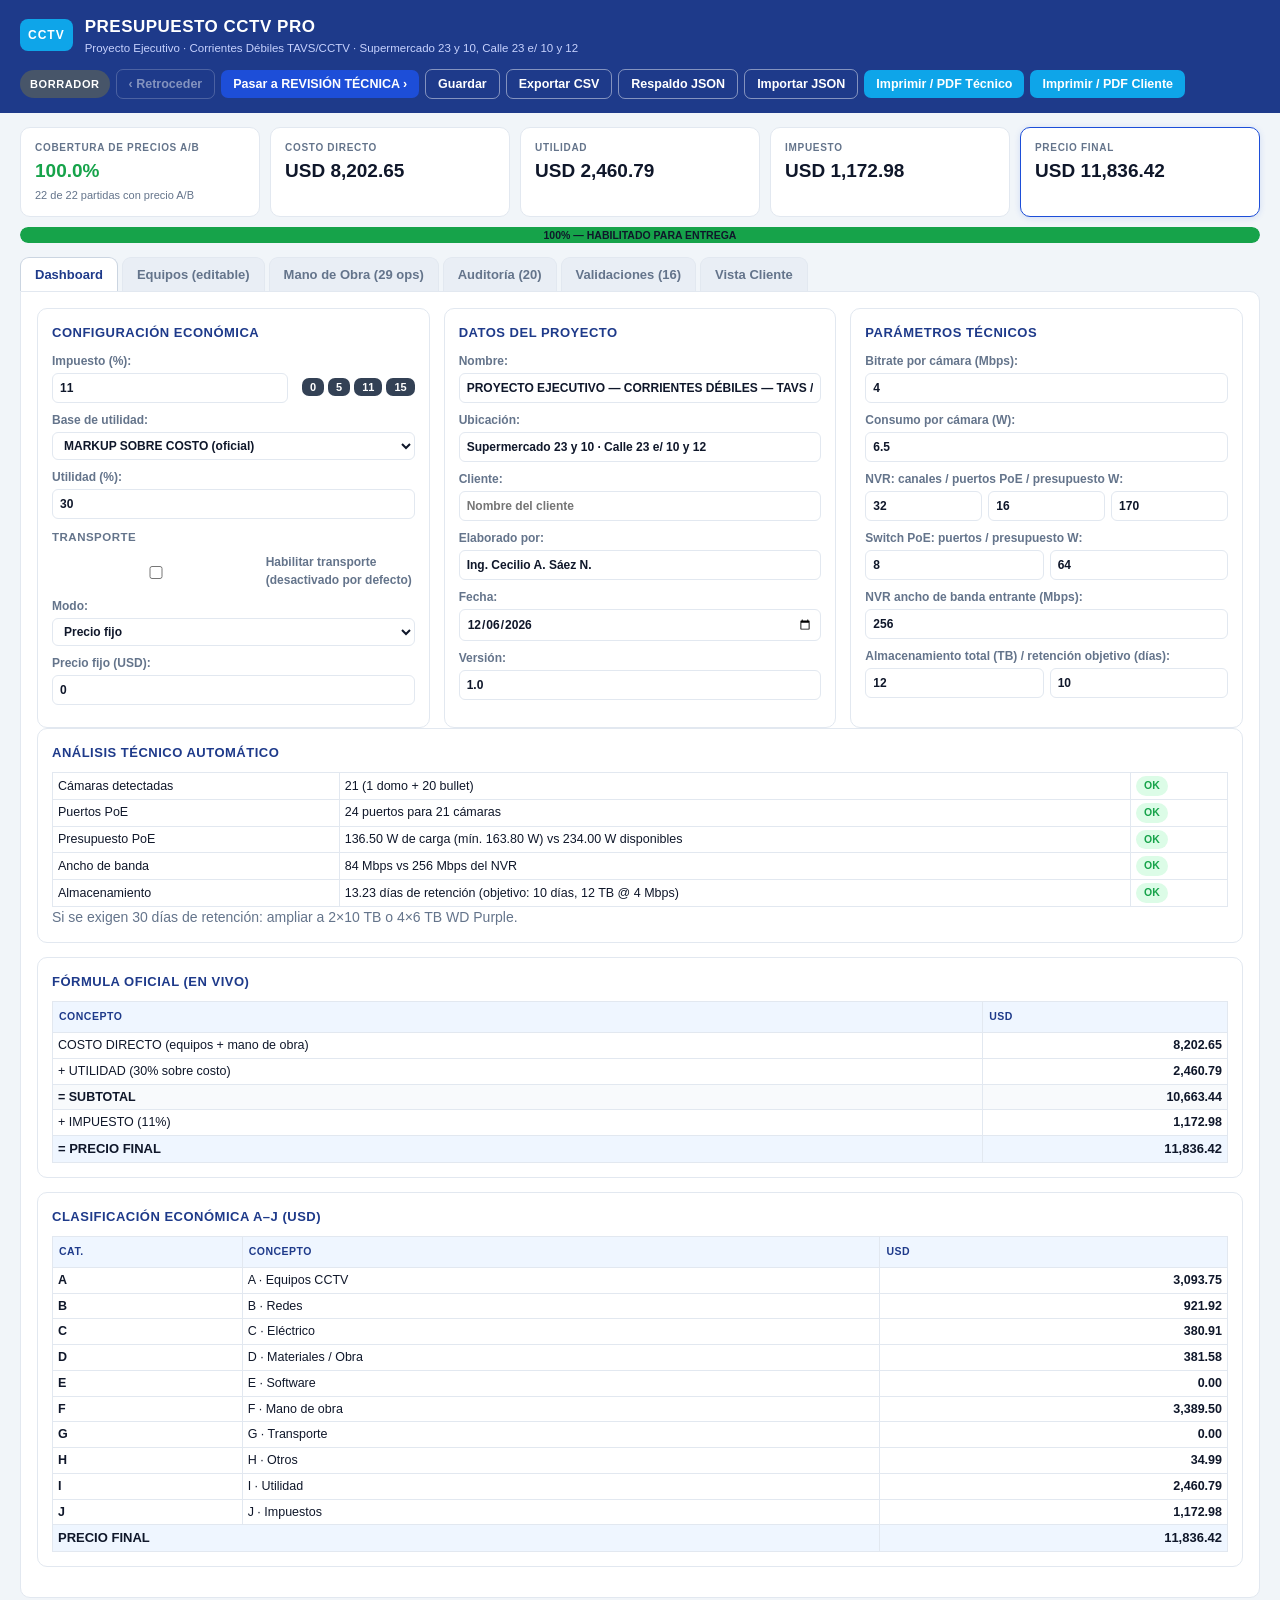
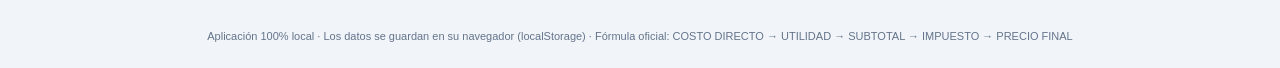
==== index.html @ 84244b6e "PRESUPUESTO CCTV PRO v1: app local, 22 partidas, 29 ops MO, auditoria 20, validaciones 16, formula o" ====
<!DOCTYPE html>
<html lang="es">
<head>
<meta charset="utf-8">
<meta name="viewport" content="width=device-width, initial-scale=1">
<title>PRESUPUESTO CCTV PRO · Supermercado 23 y 10</title>
<link rel="stylesheet" href="styles.css">
</head>
<body>
<div class="app">

  <header class="topbar">
    <div class="brand">
      <div class="logo">CCTV</div>
      <div>
        <h1>PRESUPUESTO CCTV PRO</h1>
        <p class="sub">Proyecto Ejecutivo · Corrientes Débiles TAVS/CCTV · Supermercado 23 y 10, Calle 23 e/ 10 y 12</p>
      </div>
    </div>
    <div class="topactions">
      <span class="stage" id="stageBadge">BORRADOR</span>
      <button class="btn ghost" data-act="back" id="btnBack" title="Retroceder estado">&lsaquo; Retroceder</button>
      <button class="btn" data-act="advance" id="btnAdvance">Avanzar estado &rsaquo;</button>
      <button class="btn ghost" data-act="save">Guardar</button>
      <button class="btn ghost" data-act="csv">Exportar CSV</button>
      <button class="btn ghost" data-act="json">Respaldo JSON</button>
      <button class="btn ghost" data-act="import">Importar JSON</button>
      <button class="btn dark" data-act="print-tech">Imprimir / PDF Técnico</button>
      <button class="btn dark" data-act="print-client">Imprimir / PDF Cliente</button>
    </div>
  </header>

  <section class="kpis">
    <div class="kpi" id="kpiCovWrap">
      <span class="kpi-l">COBERTURA DE PRECIOS A/B</span>
      <span class="kpi-v" id="kpiCov">–</span>
      <span class="kpi-s" id="kpiCovS"></span>
    </div>
    <div class="kpi"><span class="kpi-l">COSTO DIRECTO</span><span class="kpi-v" id="kpiCD">–</span></div>
    <div class="kpi"><span class="kpi-l">UTILIDAD</span><span class="kpi-v" id="kpiU">–</span></div>
    <div class="kpi"><span class="kpi-l">IMPUESTO</span><span class="kpi-v" id="kpiI">–</span></div>
    <div class="kpi hl"><span class="kpi-l">PRECIO FINAL</span><span class="kpi-v" id="kpiPF">–</span></div>
  </section>
  <div class="covbar"><div id="covBar"></div><span id="covTxt"></span></div>

  <nav class="tabs">
    <button class="tab active" data-act="tab" data-tab="dash">Dashboard</button>
    <button class="tab" data-act="tab" data-tab="eq">Equipos (editable)</button>
    <button class="tab" data-act="tab" data-tab="mo">Mano de Obra (29 ops)</button>
    <button class="tab" data-act="tab" data-tab="aud">Auditoría (20)</button>
    <button class="tab" data-act="tab" data-tab="val">Validaciones (16)</button>
    <button class="tab" data-act="tab" data-tab="cli">Vista Cliente</button>
  </nav>

  <main>
    <section id="sec-dash">
      <div class="grid3" id="dashPanels"></div>
      <div class="card" id="techPanel"></div>
      <div class="card" id="formulaPanel"></div>
      <div class="card"><h3>Clasificación económica A–J (USD)</h3><div id="summaryTable"></div></div>
    </section>

    <section id="sec-eq" class="hidden">
      <div class="toolbar">
        <button class="btn" data-act="add-row">+ Agregar partida</button>
        <button class="btn ghost" data-act="reset">Restablecer datos semilla</button>
        <span class="muted">Haga clic en cualquier celda para editar. Los cambios se guardan automáticamente en este navegador.</span>
      </div>
      <div class="card tablewrap" id="eqTable"></div>
    </section>

    <section id="sec-mo" class="hidden">
      <div class="card" id="ratesPanel"></div>
      <div class="card tablewrap" id="moTable"></div>
    </section>

    <section id="sec-aud" class="hidden">
      <div class="card tablewrap" id="audTable"></div>
    </section>

    <section id="sec-val" class="hidden">
      <div class="card tablewrap" id="valTable"></div>
      <p class="muted">La condición <b>LISTO PARA CLIENTE</b> exige las 16 validaciones aprobadas (automática o excepción justificada) y cobertura de precios A/B = 100%.</p>
    </section>

    <section id="sec-cli" class="hidden">
      <div class="card"><div id="clientView"></div></div>
    </section>
  </main>

  <footer class="foot">Aplicación 100% local · Los datos se guardan en su navegador (localStorage) · Fórmula oficial: COSTO DIRECTO &rarr; UTILIDAD &rarr; SUBTOTAL &rarr; IMPUESTO &rarr; PRECIO FINAL</footer>
</div>

<input type="file" id="importFile" accept="application/json" hidden>
<div id="toast"></div>
<div id="printDoc"></div>

<script src="js/data.js"></script>
<script src="js/app.js"></script>
</body>
</html>
---- styles.css ----
/* PRESUPUESTO CCTV PRO — estilos (azul corporativo · minimal claro) */
:root{
  --blue:#1d4ed8; --blue-d:#1e3a8a; --accent:#0ea5e9;
  --bg:#f1f5f9; --card:#ffffff; --ink:#0f172a; --muted:#64748b; --line:#e2e8f0;
  --ok:#16a34a; --warn:#d97706; --bad:#dc2626;
}
*{box-sizing:border-box;margin:0;padding:0}
body{font:14px/1.5 -apple-system,"Segoe UI",Roboto,Arial,sans-serif;background:var(--bg);color:var(--ink)}
.hidden{display:none!important}
.muted{color:var(--muted)}

/* ---- Topbar ---- */
.topbar{background:var(--blue-d);color:#fff;padding:14px 20px;display:flex;flex-wrap:wrap;gap:12px;align-items:center;justify-content:space-between}
.brand{display:flex;gap:12px;align-items:center}
.logo{background:var(--accent);color:#fff;font-weight:800;font-size:12px;letter-spacing:1px;border-radius:8px;padding:10px 8px;line-height:1}
.topbar h1{font-size:17px;letter-spacing:.5px}
.topbar .sub{font-size:11.5px;color:#c7d2fe}
.topactions{display:flex;flex-wrap:wrap;gap:6px;align-items:center}
.stage{font-weight:700;font-size:11px;letter-spacing:.6px;padding:6px 10px;border-radius:999px;background:#475569;color:#fff}
.stage.st0{background:#475569}.stage.st1{background:var(--blue)}.stage.st2{background:var(--warn)}.stage.st3{background:var(--ok)}

/* ---- Botones ---- */
.btn{background:var(--blue);color:#fff;border:none;border-radius:7px;padding:7px 12px;font-size:12.5px;font-weight:600;cursor:pointer}
.btn:hover{filter:brightness(1.08)}
.btn.ghost{background:transparent;border:1px solid rgba(255,255,255,.45);color:#fff}
.btn.dark{background:var(--accent)}
.btn:disabled{opacity:.45;cursor:not-allowed}
.btn.mini{padding:3px 8px;font-size:11px;background:#334155}

/* ---- KPIs ---- */
.kpis{display:grid;grid-template-columns:repeat(5,1fr);gap:10px;padding:14px 20px 0}
.kpi{background:var(--card);border:1px solid var(--line);border-radius:10px;padding:12px 14px;display:flex;flex-direction:column;gap:2px}
.kpi.hl{border-color:var(--blue);box-shadow:0 1px 6px rgba(29,78,216,.15)}
.kpi-l{font-size:10px;font-weight:700;letter-spacing:.7px;color:var(--muted)}
.kpi-v{font-size:19px;font-weight:800}
.kpi-s{font-size:11px;color:var(--muted)}
.covbar{margin:10px 20px 0;height:16px;background:#e2e8f0;border-radius:999px;position:relative;overflow:hidden}
.covbar>div{height:100%;border-radius:999px;transition:width .3s}
.covbar span{position:absolute;inset:0;text-align:center;font-size:10.5px;font-weight:700;color:#0f172a;line-height:16px}
.cov-ok>div{background:var(--ok)}.cov-warn>div{background:var(--warn)}.cov-bad>div{background:var(--bad)}
#covBar{width:0}

/* ---- Tabs ---- */
.tabs{display:flex;gap:4px;padding:14px 20px 0;flex-wrap:wrap}
.tab{background:transparent;border:1px solid var(--line);border-bottom:none;border-radius:9px 9px 0 0;padding:9px 14px;font-size:13px;font-weight:600;color:var(--muted);cursor:pointer;background:#e9eef5}
.tab.active{background:var(--card);color:var(--blue-d);border-color:#cbd5e1}

main{padding:0 20px 30px}
main>section{background:var(--card);border:1px solid var(--line);border-radius:0 10px 10px 10px;padding:16px}

/* ---- Cards / paneles ---- */
.card{background:var(--card);border:1px solid var(--line);border-radius:10px;padding:14px;margin-bottom:14px}
.card h3{font-size:13px;letter-spacing:.5px;color:var(--blue-d);margin-bottom:10px;text-transform:uppercase}
.card h4{font-size:11.5px;color:var(--muted);margin:10px 0 6px;text-transform:uppercase;letter-spacing:.5px}
.grid3{display:grid;grid-template-columns:repeat(auto-fit,minmax(280px,1fr));gap:14px}
.grid3 .card{margin-bottom:0}
label{display:block;font-size:12px;color:var(--muted);margin-bottom:8px;font-weight:600}
label.chk{display:flex;align-items:center;gap:6px}
input,select{font:inherit;border:1px solid var(--line);border-radius:6px;padding:5px 7px;background:#fff;color:var(--ink);width:100%}
input:focus,select:focus{outline:2px solid var(--accent);border-color:var(--accent)}
label input,label select{margin-top:3px}
.presets{display:inline-flex;gap:4px;margin-left:6px}

/* ---- Tablas ---- */
.tablewrap{overflow-x:auto}
table.t{width:100%;border-collapse:collapse;font-size:12.5px}
table.t th{background:#eff6ff;color:var(--blue-d);font-size:10.5px;text-transform:uppercase;letter-spacing:.5px;padding:7px 6px;border:1px solid var(--line);text-align:left;white-space:nowrap}
table.t td{border:1px solid var(--line);padding:3px 5px;vertical-align:middle}
table.t input,table.t select{border:none;background:transparent;border-radius:4px;padding:4px}
table.t input:hover,table.t select:hover{background:#f1f5f9}
table.t input:focus,table.t select:focus{background:#fff;outline:1.5px solid var(--accent)}
table.t .num{text-align:right}
table.t input[type=number]{text-align:right;width:78px}
td.tot,th.tot{text-align:right;font-weight:700;white-space:nowrap}
.del{background:none;border:none;color:var(--bad);font-weight:800;cursor:pointer;font-size:14px}
.badge{display:inline-block;padding:2px 8px;border-radius:999px;font-size:10.5px;font-weight:700}
.b-ok{background:#dcfce7;color:var(--ok)}.b-warn{background:#fef3c7;color:var(--warn)}.b-bad{background:#fee2e2;color:var(--bad)}.b-na{background:#e2e8f0;color:var(--muted)}
tr.catrow td{background:#f8fafc;font-weight:700}
.grand td{background:#eff6ff;font-weight:800;font-size:13px}

.toolbar{display:flex;gap:10px;align-items:center;margin-bottom:12px;flex-wrap:wrap}
.toolbar .btn.ghost{border-color:var(--line);color:var(--muted)}

/* ---- Toast ---- */
#toast{position:fixed;bottom:18px;left:50%;transform:translateX(-50%) translateY(80px);background:var(--ink);color:#fff;padding:9px 18px;border-radius:8px;font-size:13px;opacity:0;transition:.25s;z-index:50}
#toast.show{opacity:1;transform:translateX(-50%) translateY(0)}

.foot{text-align:center;color:var(--muted);font-size:11px;padding:0 20px 24px}

/* ---- Vista cliente / impresión ---- */
.doc{font-family:Georgia,"Times New Roman",serif;color:#111;max-width:860px;margin:0 auto}
.doc h1{font-size:21px;color:var(--blue-d);margin-bottom:2px}
.doc .doc-sub{color:#475569;font-size:12px;margin-bottom:14px}
.doc h2{font-size:14px;color:var(--blue-d);border-bottom:2px solid var(--blue-d);padding-bottom:3px;margin:16px 0 8px;text-transform:uppercase;letter-spacing:.5px}
.doc table{width:100%;border-collapse:collapse;font-size:12px;margin-bottom:10px}
.doc th{background:var(--blue-d);color:#fff;padding:6px 8px;text-align:left;font-size:11px;text-transform:uppercase}
.doc td{border:1px solid #cbd5e1;padding:5px 8px}
.doc .grand td{background:#dbeafe;font-weight:800;font-size:13px}
.doc ul{margin:6px 0 10px 18px;font-size:12.5px}
.doc li{margin-bottom:3px}
.doc .firma{display:flex;justify-content:space-between;margin-top:40px;font-size:12px}
.doc .firma div{width:45%;border-top:1px solid #111;text-align:center;padding-top:4px}
.doc .conf{font-size:10.5px;color:#64748b;margin-top:14px;text-align:center}

#printDoc{display:none}
@media print{
  .app{display:none!important}
  #toast{display:none!important}
  body.printing #printDoc{display:block!important}
  body{background:#fff}
  .doc table{page-break-inside:auto}
  .doc tr{page-break-inside:avoid}
}
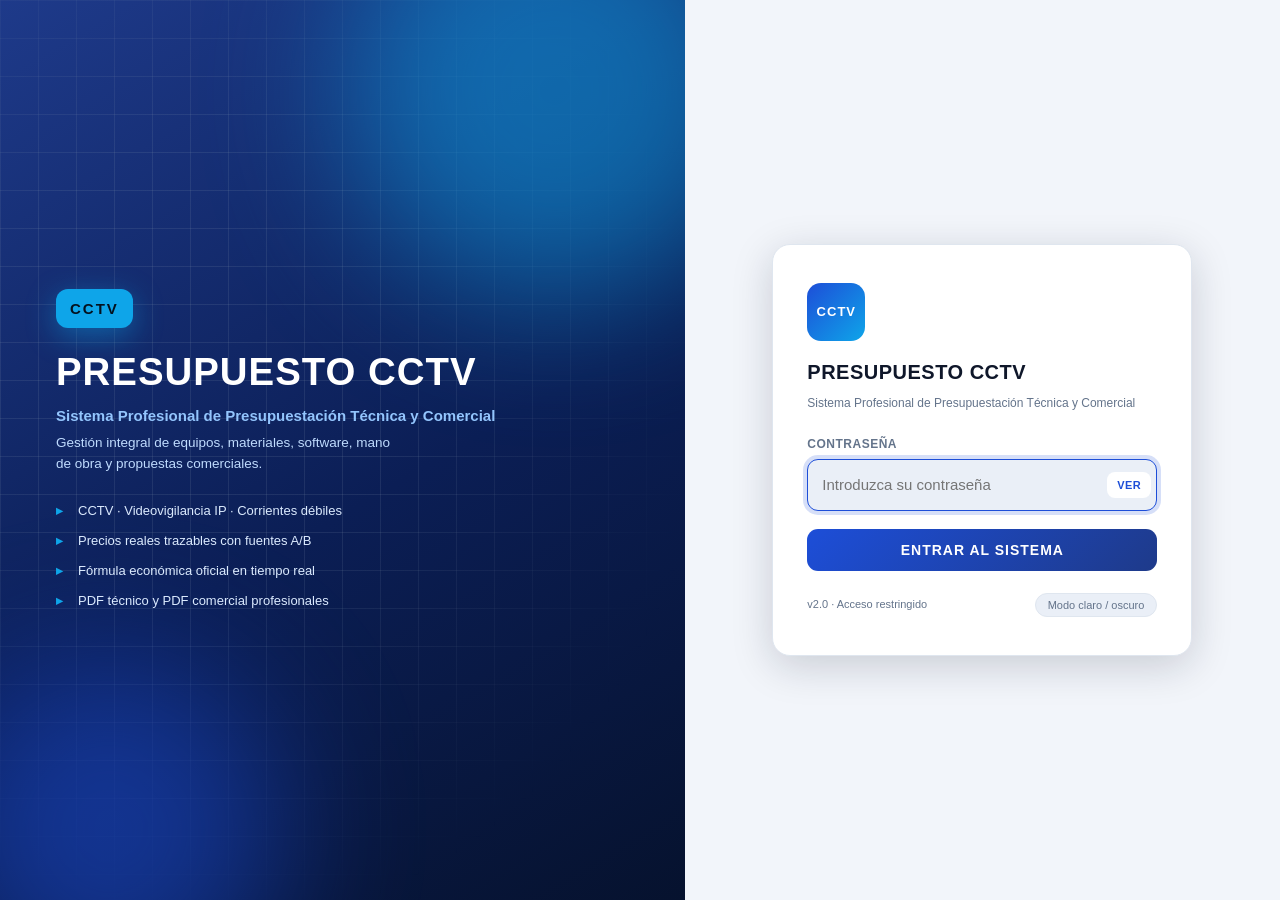
==== commit 2fe685bb: "v2.0: login profesional SHA-256, dark/light mode, responsive mobile-first, responsable 100% dinamico" ====
--- a/index.html
+++ b/index.html
@@ -1,101 +1,231 @@
 <!DOCTYPE html>
-<html lang="es">
+<html lang="es" data-theme="light">
 <head>
 <meta charset="utf-8">
-<meta name="viewport" content="width=device-width, initial-scale=1">
-<title>PRESUPUESTO CCTV PRO · Supermercado 23 y 10</title>
+<meta name="viewport" content="width=device-width, initial-scale=1, viewport-fit=cover">
+<title>PRESUPUESTO CCTV · Sistema Profesional de Presupuestación Técnica y Comercial</title>
+<script>try{var t=localStorage.getItem('PCTV_THEME');if(t)document.documentElement.setAttribute('data-theme',t);}catch(e){}</script>
 <link rel="stylesheet" href="styles.css">
 </head>
-<body>
-<div class="app">
-
+<body class="locked">
+
+<!-- ============ LOGIN ============ -->
+<div id="loginScreen" class="login-screen hidden">
+  <div class="login-brand" aria-hidden="true">
+    <div class="lb-grid"></div>
+    <div class="lb-orb lb-o1"></div><div class="lb-orb lb-o2"></div>
+    <div class="lb-content">
+      <div class="lb-logo">CCTV</div>
+      <h1>PRESUPUESTO CCTV</h1>
+      <p class="lb-sub">Sistema Profesional de Presupuestación Técnica y Comercial</p>
+      <p class="lb-desc">Gestión integral de equipos, materiales, software, mano de obra y propuestas comerciales.</p>
+      <ul class="lb-feats">
+        <li>CCTV · Videovigilancia IP · Corrientes débiles</li>
+        <li>Precios reales trazables con fuentes A/B</li>
+        <li>Fórmula económica oficial en tiempo real</li>
+        <li>PDF técnico y PDF comercial profesionales</li>
+      </ul>
+    </div>
+  </div>
+  <div class="login-panel">
+    <form class="login-card" id="loginForm" autocomplete="off" novalidate>
+      <div class="lc-logo">CCTV</div>
+      <h2>PRESUPUESTO CCTV</h2>
+      <p class="lc-sub">Sistema Profesional de Presupuestación Técnica y Comercial</p>
+      <label for="loginPw">Contraseña</label>
+      <div class="pw-wrap">
+        <input type="password" id="loginPw" placeholder="Introduzca su contraseña" autocomplete="current-password">
+        <button type="button" id="pwToggle" class="pw-toggle" aria-label="Mostrar u ocultar contraseña">VER</button>
+      </div>
+      <div id="loginErr" class="login-err hidden" role="alert">Contraseña incorrecta. Inténtelo de nuevo.</div>
+      <button type="submit" id="loginBtn" class="btn-login">ENTRAR AL SISTEMA</button>
+      <div class="lc-foot">
+        <span>v2.0 · Acceso restringido</span>
+        <button type="button" class="theme-mini" id="themeToggleLogin">Modo claro / oscuro</button>
+      </div>
+    </form>
+  </div>
+</div>
+
+<!-- ============ APP ============ -->
+<div id="app" class="app hidden">
   <header class="topbar">
+    <button class="hamburger" id="btnMenu" aria-label="Abrir menú" aria-expanded="false"><span></span><span></span><span></span></button>
     <div class="brand">
       <div class="logo">CCTV</div>
-      <div>
-        <h1>PRESUPUESTO CCTV PRO</h1>
-        <p class="sub">Proyecto Ejecutivo · Corrientes Débiles TAVS/CCTV · Supermercado 23 y 10, Calle 23 e/ 10 y 12</p>
-      </div>
-    </div>
-    <div class="topactions">
+      <div class="brand-txt"><strong>PRESUPUESTO CCTV</strong><small>Sistema Profesional de Presupuestación</small></div>
+    </div>
+    <div class="top-right">
       <span class="stage" id="stageBadge">BORRADOR</span>
-      <button class="btn ghost" data-act="back" id="btnBack" title="Retroceder estado">&lsaquo; Retroceder</button>
-      <button class="btn" data-act="advance" id="btnAdvance">Avanzar estado &rsaquo;</button>
-      <button class="btn ghost" data-act="save">Guardar</button>
-      <button class="btn ghost" data-act="csv">Exportar CSV</button>
-      <button class="btn ghost" data-act="json">Respaldo JSON</button>
-      <button class="btn ghost" data-act="import">Importar JSON</button>
-      <button class="btn dark" data-act="print-tech">Imprimir / PDF Técnico</button>
-      <button class="btn dark" data-act="print-client">Imprimir / PDF Cliente</button>
+      <span class="save-ind" id="saveStatus">✓ Guardado</span>
+      <button class="icon-btn" id="themeToggle" title="Cambiar tema" aria-label="Cambiar tema">◐</button>
+      <button class="icon-btn" id="btnLogout" title="Cerrar sesión" aria-label="Cerrar sesión">Salir</button>
     </div>
   </header>
 
-  <section class="kpis">
-    <div class="kpi" id="kpiCovWrap">
-      <span class="kpi-l">COBERTURA DE PRECIOS A/B</span>
-      <span class="kpi-v" id="kpiCov">–</span>
-      <span class="kpi-s" id="kpiCovS"></span>
-    </div>
-    <div class="kpi"><span class="kpi-l">COSTO DIRECTO</span><span class="kpi-v" id="kpiCD">–</span></div>
-    <div class="kpi"><span class="kpi-l">UTILIDAD</span><span class="kpi-v" id="kpiU">–</span></div>
-    <div class="kpi"><span class="kpi-l">IMPUESTO</span><span class="kpi-v" id="kpiI">–</span></div>
-    <div class="kpi hl"><span class="kpi-l">PRECIO FINAL</span><span class="kpi-v" id="kpiPF">–</span></div>
-  </section>
-  <div class="covbar"><div id="covBar"></div><span id="covTxt"></span></div>
-
-  <nav class="tabs">
-    <button class="tab active" data-act="tab" data-tab="dash">Dashboard</button>
-    <button class="tab" data-act="tab" data-tab="eq">Equipos (editable)</button>
-    <button class="tab" data-act="tab" data-tab="mo">Mano de Obra (29 ops)</button>
-    <button class="tab" data-act="tab" data-tab="aud">Auditoría (20)</button>
-    <button class="tab" data-act="tab" data-tab="val">Validaciones (16)</button>
-    <button class="tab" data-act="tab" data-tab="cli">Vista Cliente</button>
-  </nav>
-
-  <main>
-    <section id="sec-dash">
-      <div class="grid3" id="dashPanels"></div>
-      <div class="card" id="techPanel"></div>
-      <div class="card" id="formulaPanel"></div>
+  <aside id="sidebar" class="sidebar" aria-label="Navegación principal">
+    <nav id="nav">
+      <button class="nav-it active" data-sec="dash">Dashboard</button>
+      <button class="nav-it" data-sec="proyecto">Datos del Proyecto</button>
+      <button class="nav-it" data-sec="equipos">Equipos y Materiales</button>
+      <button class="nav-it" data-sec="software">Software CCTV</button>
+      <button class="nav-it" data-sec="mo">Mano de Obra</button>
+      <button class="nav-it" data-sec="transp">Transporte</button>
+      <button class="nav-it" data-sec="econ">Configuración Económica</button>
+      <button class="nav-it" data-sec="cliente">Resumen para Cliente</button>
+      <button class="nav-it" data-sec="valid">Validación Técnica</button>
+      <button class="nav-it" data-sec="fuentes">Fuentes de Precios</button>
+      <button class="nav-it" data-sec="mercado">Análisis de Mercado</button>
+      <button class="nav-it" data-sec="sust">Sustituciones</button>
+      <button class="nav-it" data-sec="audit">Auditoría Interna</button>
+      <button class="nav-it" data-sec="pdft">PDF Técnico</button>
+      <button class="nav-it" data-sec="pdfc">PDF Comercial</button>
+    </nav>
+    <div class="side-foot">
+      <span id="sideSave">✓ Cambios guardados</span>
+      <span>PRESUPUESTO CCTV v2.0</span>
+      <button class="side-logout" id="btnLogout2">Cerrar sesión</button>
+    </div>
+  </aside>
+  <div id="overlay" class="overlay"></div>
+
+  <main id="main">
+    <section id="sec-dash" class="sec">
+      <div class="toolbar">
+        <button class="btn" data-act="csv">Exportar CSV</button>
+        <button class="btn ghost" data-act="json">Respaldo JSON</button>
+        <button class="btn ghost" data-act="import">Importar JSON</button>
+        <button class="btn dark" data-act="print-tech">PDF Técnico</button>
+        <button class="btn dark" data-act="print-client">PDF Comercial</button>
+      </div>
+      <h2 class="sec-title">Dashboard</h2>
+      <div class="kpi-grid" id="kpiGrid"></div>
+      <div class="chips" id="indChips"></div>
+      <div class="grid2">
+        <div class="card oferta" id="ofertaCard"></div>
+        <div class="card" id="formulaPanel"></div>
+      </div>
       <div class="card"><h3>Clasificación económica A–J (USD)</h3><div id="summaryTable"></div></div>
     </section>
 
-    <section id="sec-eq" class="hidden">
+    <section id="sec-proyecto" class="sec hidden">
+      <h2 class="sec-title">Datos del Proyecto</h2>
+      <p class="muted">Sección principal de configuración. El responsable es <b>opcional</b>: los campos vacíos no aparecen en los PDFs.</p>
+      <div class="grid2" id="proyectoForm"></div>
+      <div class="card" id="obsCard"></div>
+    </section>
+
+    <section id="sec-equipos" class="sec hidden">
+      <h2 class="sec-title">Equipos y Materiales</h2>
       <div class="toolbar">
         <button class="btn" data-act="add-row">+ Agregar partida</button>
         <button class="btn ghost" data-act="reset">Restablecer datos semilla</button>
-        <span class="muted">Haga clic en cualquier celda para editar. Los cambios se guardan automáticamente en este navegador.</span>
+        <span class="muted">Haga clic en cualquier celda para editar.</span>
       </div>
       <div class="card tablewrap" id="eqTable"></div>
     </section>
 
-    <section id="sec-mo" class="hidden">
+    <section id="sec-software" class="sec hidden">
+      <h2 class="sec-title">Software CCTV</h2>
+      <p class="muted">El software puede tener valor económico o ser gratuito (con justificación). Cada ítem alimenta el costo directo.</p>
+      <div class="toolbar"><button class="btn" data-act="add-sw">+ Agregar software</button></div>
+      <div class="card tablewrap" id="swTable"></div>
+    </section>
+
+    <section id="sec-mo" class="sec hidden">
+      <h2 class="sec-title">Mano de Obra</h2>
       <div class="card" id="ratesPanel"></div>
+      <div class="toolbar">
+        <button class="btn" data-act="add-mo">+ Agregar operación</button>
+        <span class="muted">Organizada por categorías. Cantidad × Precio Unitario = Subtotal.</span>
+      </div>
       <div class="card tablewrap" id="moTable"></div>
     </section>
 
-    <section id="sec-aud" class="hidden">
+    <section id="sec-transp" class="sec hidden">
+      <h2 class="sec-title">Transporte</h2>
+      <div class="card" id="transPanel"></div>
+      <div class="card tablewrap" id="transTable"></div>
+    </section>
+
+    <section id="sec-econ" class="sec hidden">
+      <h2 class="sec-title">Configuración Económica</h2>
+      <div class="grid2" id="econPanel"></div>
+      <div class="card" id="pwPanel"></div>
+      <div class="card">
+        <h3>Datos y respaldo</h3>
+        <div class="toolbar">
+          <button class="btn" data-act="csv">Exportar CSV</button>
+          <button class="btn ghost" data-act="json">Respaldo JSON</button>
+          <button class="btn ghost" data-act="import">Importar JSON</button>
+          <button class="btn ghost" data-act="reset">Restablecer semilla</button>
+        </div>
+      </div>
+    </section>
+
+    <section id="sec-cliente" class="sec hidden">
+      <h2 class="sec-title">Resumen para Cliente</h2>
+      <p class="muted">Vista comercial: sin URLs, sin costos internos y sin márgenes. El responsable aparece solo si usted lo introdujo.</p>
+      <div class="card"><div id="clientView"></div></div>
+    </section>
+
+    <section id="sec-valid" class="sec hidden">
+      <h2 class="sec-title">Validación Técnica</h2>
+      <div class="card" id="techPanel"></div>
+      <div class="card" id="statePipeline"></div>
+      <div class="card tablewrap" id="valTable"></div>
+    </section>
+
+    <section id="sec-fuentes" class="sec hidden">
+      <h2 class="sec-title">Fuentes de Precios</h2>
+      <div class="card" id="covHeader"></div>
+      <div class="card tablewrap" id="fuentesTable"></div>
+    </section>
+
+    <section id="sec-mercado" class="sec hidden">
+      <h2 class="sec-title">Análisis de Mercado</h2>
+      <div id="mercadoPanel"></div>
+    </section>
+
+    <section id="sec-sust" class="sec hidden">
+      <h2 class="sec-title">Sustituciones y Equivalencias</h2>
+      <div class="toolbar"><button class="btn" data-act="add-sust">+ Agregar sustitución</button></div>
+      <div class="card tablewrap" id="sustTable"></div>
+    </section>
+
+    <section id="sec-audit" class="sec hidden">
+      <h2 class="sec-title">Auditoría Interna</h2>
       <div class="card tablewrap" id="audTable"></div>
     </section>
 
-    <section id="sec-val" class="hidden">
-      <div class="card tablewrap" id="valTable"></div>
-      <p class="muted">La condición <b>LISTO PARA CLIENTE</b> exige las 16 validaciones aprobadas (automática o excepción justificada) y cobertura de precios A/B = 100%.</p>
-    </section>
-
-    <section id="sec-cli" class="hidden">
-      <div class="card"><div id="clientView"></div></div>
+    <section id="sec-pdft" class="sec hidden">
+      <h2 class="sec-title">PDF Técnico</h2>
+      <p class="muted">Documento interno con fuentes, grados, análisis y costos. Portada con datos dinámicos del proyecto; responsable solo si está introducido.</p>
+      <div class="toolbar">
+        <button class="btn" data-act="preview-tech">Generar vista previa</button>
+        <button class="btn dark" data-act="print-tech">Imprimir / Guardar PDF</button>
+      </div>
+      <div class="card" id="pdfTechPreview"></div>
+    </section>
+
+    <section id="sec-pdfc" class="sec hidden">
+      <h2 class="sec-title">PDF Comercial</h2>
+      <p class="muted">Documento para el cliente: sin costos internos, sin márgenes y sin fuentes de proveedores.</p>
+      <div class="toolbar">
+        <button class="btn" data-act="preview-client">Generar vista previa</button>
+        <button class="btn dark" data-act="print-client">Imprimir / Guardar PDF</button>
+      </div>
+      <div class="card" id="pdfCliPreview"></div>
     </section>
   </main>
-
-  <footer class="foot">Aplicación 100% local · Los datos se guardan en su navegador (localStorage) · Fórmula oficial: COSTO DIRECTO &rarr; UTILIDAD &rarr; SUBTOTAL &rarr; IMPUESTO &rarr; PRECIO FINAL</footer>
 </div>
 
-<input type="file" id="importFile" accept="application/json" hidden>
 <div id="toast"></div>
 <div id="printDoc"></div>
+<input type="file" id="importFile" accept="application/json" hidden>
 
 <script src="js/data.js"></script>
+<script src="js/auth.js"></script>
 <script src="js/app.js"></script>
 </body>
 </html>
--- a/styles.css
+++ b/styles.css
@@ -1,113 +1,262 @@
-/* PRESUPUESTO CCTV PRO — estilos (azul corporativo · minimal claro) */
+/* =========================================================
+   PRESUPUESTO CCTV v2.0 — Sistema de diseño
+   Tokens centralizados · Light/Dark · Mobile First
+   ========================================================= */
 :root{
-  --blue:#1d4ed8; --blue-d:#1e3a8a; --accent:#0ea5e9;
-  --bg:#f1f5f9; --card:#ffffff; --ink:#0f172a; --muted:#64748b; --line:#e2e8f0;
-  --ok:#16a34a; --warn:#d97706; --bad:#dc2626;
+  --bg:#f2f5fa; --surface:#ffffff; --surface2:#eaeff7; --text:#0f172a; --text2:#64748b;
+  --border:#dfe6ef; --primary:#1d4ed8; --primary2:#1e3a8a; --accent:#0ea5e9;
+  --success:#16a34a; --warning:#d97706; --danger:#dc2626;
+  --shadow:0 1px 3px rgba(15,23,42,.08),0 4px 14px rgba(15,23,42,.06);
+  --shadow-lg:0 10px 40px rgba(15,23,42,.18);
+  --ok-bg:#dcfce7; --warn-bg:#fef3c7; --bad-bg:#fee2e2; --na-bg:#e2e8f0;
+  --grid-line:rgba(148,163,184,.14);
+}
+[data-theme="dark"]{
+  --bg:#0a101d; --surface:#121b2d; --surface2:#0e1626; --text:#e5eaf3; --text2:#94a3b8;
+  --border:#22304a; --primary:#3b82f6; --primary2:#1e40af; --accent:#38bdf8;
+  --success:#22c55e; --warning:#f59e0b; --danger:#ef4444;
+  --shadow:0 1px 3px rgba(0,0,0,.45),0 6px 20px rgba(0,0,0,.35);
+  --shadow-lg:0 14px 50px rgba(0,0,0,.6);
+  --ok-bg:#14321f; --warn-bg:#33240a; --bad-bg:#3a1414; --na-bg:#1c2940;
+  --grid-line:rgba(148,163,184,.10);
 }
 *{box-sizing:border-box;margin:0;padding:0}
-body{font:14px/1.5 -apple-system,"Segoe UI",Roboto,Arial,sans-serif;background:var(--bg);color:var(--ink)}
+html{scroll-behavior:smooth}
+body{font:14px/1.55 -apple-system,"Segoe UI",Roboto,Arial,sans-serif;background:var(--bg);color:var(--text);transition:background .25s,color .25s}
 .hidden{display:none!important}
-.muted{color:var(--muted)}
-
-/* ---- Topbar ---- */
-.topbar{background:var(--blue-d);color:#fff;padding:14px 20px;display:flex;flex-wrap:wrap;gap:12px;align-items:center;justify-content:space-between}
-.brand{display:flex;gap:12px;align-items:center}
-.logo{background:var(--accent);color:#fff;font-weight:800;font-size:12px;letter-spacing:1px;border-radius:8px;padding:10px 8px;line-height:1}
-.topbar h1{font-size:17px;letter-spacing:.5px}
-.topbar .sub{font-size:11.5px;color:#c7d2fe}
-.topactions{display:flex;flex-wrap:wrap;gap:6px;align-items:center}
-.stage{font-weight:700;font-size:11px;letter-spacing:.6px;padding:6px 10px;border-radius:999px;background:#475569;color:#fff}
-.stage.st0{background:#475569}.stage.st1{background:var(--blue)}.stage.st2{background:var(--warn)}.stage.st3{background:var(--ok)}
-
-/* ---- Botones ---- */
-.btn{background:var(--blue);color:#fff;border:none;border-radius:7px;padding:7px 12px;font-size:12.5px;font-weight:600;cursor:pointer}
-.btn:hover{filter:brightness(1.08)}
-.btn.ghost{background:transparent;border:1px solid rgba(255,255,255,.45);color:#fff}
+.muted{color:var(--text2)}
+:focus-visible{outline:2.5px solid var(--accent);outline-offset:2px;border-radius:4px}
+::selection{background:var(--primary);color:#fff}
+body.locked #app{display:none}
+body.locked{overflow:hidden}
+
+/* =================== LOGIN =================== */
+.login-screen{position:fixed;inset:0;z-index:100;display:grid;grid-template-columns:1.15fr 1fr;background:var(--bg)}
+.login-brand{position:relative;overflow:hidden;background:linear-gradient(150deg,var(--primary2) 0%,#0b1e55 55%,#06122e 100%);display:flex;align-items:center}
+.lb-grid{position:absolute;inset:0;background-image:linear-gradient(var(--grid-line) 1px,transparent 1px),linear-gradient(90deg,var(--grid-line) 1px,transparent 1px);background-size:38px 38px;mask-image:radial-gradient(ellipse at 30% 40%,#000 30%,transparent 75%)}
+.lb-orb{position:absolute;border-radius:50%;filter:blur(70px);opacity:.5;animation:orb 9s ease-in-out infinite alternate}
+.lb-o1{width:420px;height:420px;background:#0ea5e9;top:-120px;right:-80px}
+.lb-o2{width:340px;height:340px;background:#1d4ed8;bottom:-100px;left:-60px;animation-delay:3s}
+@keyframes orb{from{transform:translateY(-24px) scale(1)}to{transform:translateY(24px) scale(1.12)}}
+.lb-content{position:relative;z-index:2;padding:56px;color:#fff;max-width:640px}
+.lb-logo{display:inline-block;background:var(--accent);color:#04121f;font-weight:800;font-size:15px;letter-spacing:2px;border-radius:12px;padding:12px 14px;line-height:1;margin-bottom:22px;box-shadow:0 8px 30px rgba(14,165,233,.45)}
+.lb-content h1{font-size:clamp(26px,3vw,40px);letter-spacing:1px;line-height:1.15}
+.lb-sub{color:#93c5fd;font-weight:600;margin:10px 0 6px;font-size:15px}
+.lb-desc{color:#bfdbfe;font-size:13.5px;max-width:46ch}
+.lb-feats{list-style:none;margin-top:26px;display:grid;gap:10px}
+.lb-feats li{font-size:13px;color:#dbeafe;padding-left:22px;position:relative}
+.lb-feats li::before{content:"▸";position:absolute;left:0;color:var(--accent);font-weight:700}
+.login-panel{display:flex;align-items:center;justify-content:center;padding:26px;background:var(--bg)}
+.login-card{width:100%;max-width:420px;background:var(--surface);border:1px solid var(--border);border-radius:18px;padding:38px 34px;box-shadow:var(--shadow-lg);animation:cardIn .45s ease}
+@keyframes cardIn{from{opacity:0;transform:translateY(14px)}to{opacity:1;transform:none}}
+.lc-logo{width:58px;height:58px;border-radius:14px;background:linear-gradient(135deg,var(--primary),var(--accent));color:#fff;display:flex;align-items:center;justify-content:center;font-weight:800;font-size:13px;letter-spacing:1px;margin-bottom:16px}
+.login-card h2{font-size:20px;letter-spacing:.5px}
+.lc-sub{color:var(--text2);font-size:12px;margin:6px 0 22px}
+.login-card label{display:block;font-size:12px;font-weight:700;color:var(--text2);margin-bottom:6px;text-transform:uppercase;letter-spacing:.5px}
+.pw-wrap{position:relative}
+.pw-wrap input{width:100%;padding:13px 74px 13px 14px;font-size:15px;border:1.5px solid var(--border);border-radius:11px;background:var(--surface2);color:var(--text);transition:border .2s,box-shadow .2s}
+.pw-wrap input:focus{outline:none;border-color:var(--primary);box-shadow:0 0 0 4px color-mix(in srgb,var(--primary) 18%,transparent)}
+.pw-toggle{position:absolute;right:6px;top:50%;transform:translateY(-50%);border:none;background:var(--surface);color:var(--primary);font-weight:700;font-size:11px;padding:7px 10px;border-radius:8px;cursor:pointer;letter-spacing:.5px}
+.login-err{margin-top:12px;background:var(--bad-bg);color:var(--danger);border:1px solid var(--danger);border-radius:9px;padding:9px 12px;font-size:12.5px;font-weight:600;animation:shake .35s}
+@keyframes shake{0%,100%{transform:none}25%{transform:translateX(-6px)}75%{transform:translateX(6px)}}
+.btn-login{width:100%;margin-top:18px;padding:13px;border:none;border-radius:11px;background:linear-gradient(135deg,var(--primary),var(--primary2));color:#fff;font-size:14px;font-weight:800;letter-spacing:1px;cursor:pointer;transition:filter .2s,transform .1s}
+.btn-login:hover{filter:brightness(1.1)}
+.btn-login:active{transform:scale(.99)}
+.btn-login.loading{pointer-events:none;opacity:.85}
+.btn-login.loading::after{content:"";display:inline-block;width:14px;height:14px;border:2px solid rgba(255,255,255,.4);border-top-color:#fff;border-radius:50%;margin-left:10px;vertical-align:-2px;animation:spin .7s linear infinite}
+@keyframes spin{to{transform:rotate(360deg)}}
+.lc-foot{display:flex;justify-content:space-between;align-items:center;margin-top:22px;font-size:11px;color:var(--text2)}
+.theme-mini{border:1px solid var(--border);background:var(--surface2);color:var(--text2);border-radius:999px;padding:5px 12px;font-size:11px;cursor:pointer}
+
+/* =================== LAYOUT APP =================== */
+.app{display:grid;grid-template-columns:252px 1fr;grid-template-rows:58px 1fr;min-height:100vh}
+.topbar{grid-column:1/3;background:var(--surface);border-bottom:1px solid var(--border);display:flex;align-items:center;gap:14px;padding:0 16px;position:sticky;top:0;z-index:40}
+.brand{display:flex;align-items:center;gap:10px;min-width:0}
+.logo{background:linear-gradient(135deg,var(--primary),var(--accent));color:#fff;font-weight:800;font-size:11px;letter-spacing:1px;border-radius:9px;padding:9px 8px;line-height:1;flex:none}
+.brand-txt strong{display:block;font-size:13.5px;letter-spacing:.4px;white-space:nowrap}
+.brand-txt small{display:block;font-size:10px;color:var(--text2);white-space:nowrap}
+.top-right{margin-left:auto;display:flex;align-items:center;gap:8px}
+.stage{font-weight:700;font-size:10.5px;letter-spacing:.6px;padding:6px 11px;border-radius:999px;background:#64748b;color:#fff;white-space:nowrap}
+.stage.st0{background:#64748b}.stage.st1{background:var(--primary)}.stage.st2{background:var(--warning)}.stage.st3{background:var(--success)}
+.save-ind{font-size:11px;color:var(--success);font-weight:600;white-space:nowrap}
+.icon-btn{border:1px solid var(--border);background:var(--surface2);color:var(--text);border-radius:9px;padding:7px 11px;font-size:12px;font-weight:700;cursor:pointer}
+.icon-btn:hover{border-color:var(--primary);color:var(--primary)}
+.hamburger{display:none;border:1px solid var(--border);background:var(--surface2);border-radius:9px;width:40px;height:36px;cursor:pointer;flex-direction:column;align-items:center;justify-content:center;gap:4px}
+.hamburger span{width:17px;height:2px;background:var(--text);border-radius:2px;transition:.25s}
+.hamburger.open span:nth-child(1){transform:translateY(6px) rotate(45deg)}
+.hamburger.open span:nth-child(2){opacity:0}
+.hamburger.open span:nth-child(3){transform:translateY(-6px) rotate(-45deg)}
+
+.sidebar{background:var(--surface);border-right:1px solid var(--border);display:flex;flex-direction:column;overflow-y:auto}
+#nav{display:flex;flex-direction:column;gap:2px;padding:14px 10px}
+.nav-it{text-align:left;border:none;background:transparent;color:var(--text2);font:600 13px/1 inherit;padding:11px 13px;border-radius:9px;cursor:pointer;transition:.15s;white-space:nowrap}
+.nav-it:hover{background:var(--surface2);color:var(--text)}
+.nav-it.active{background:linear-gradient(135deg,var(--primary),var(--primary2));color:#fff;box-shadow:0 3px 10px color-mix(in srgb,var(--primary) 35%,transparent)}
+.side-foot{margin-top:auto;padding:14px;border-top:1px solid var(--border);display:grid;gap:8px;font-size:11px;color:var(--text2)}
+#sideSave{color:var(--success);font-weight:600}
+.side-logout{border:1px solid var(--border);background:var(--surface2);color:var(--danger);border-radius:8px;padding:8px;font-size:12px;font-weight:700;cursor:pointer}
+.overlay{display:none;position:fixed;inset:0;background:rgba(2,8,20,.55);z-index:45;backdrop-filter:blur(2px)}
+main{padding:18px;min-width:0}
+.sec{background:var(--surface);border:1px solid var(--border);border-radius:14px;padding:18px;box-shadow:var(--shadow);animation:fadeIn .25s ease}
+@keyframes fadeIn{from{opacity:0;transform:translateY(6px)}to{opacity:1;transform:none}}
+.sec-title{font-size:17px;letter-spacing:.3px;color:var(--primary);margin-bottom:10px}
+
+/* =================== COMPONENTES =================== */
+.card{background:var(--surface);border:1px solid var(--border);border-radius:12px;padding:15px;margin-bottom:14px}
+.card h3{font-size:12.5px;letter-spacing:.6px;color:var(--primary);margin-bottom:10px;text-transform:uppercase}
+.card h4{font-size:11px;color:var(--text2);margin:12px 0 6px;text-transform:uppercase;letter-spacing:.5px}
+.grid2{display:grid;grid-template-columns:1fr 1fr;gap:14px}
+.grid2 .card{margin-bottom:0}
+.grid3{display:grid;grid-template-columns:repeat(auto-fit,minmax(260px,1fr));gap:14px}
+.grid3 .card{margin-bottom:0}
+label{display:block;font-size:12px;color:var(--text2);margin-bottom:9px;font-weight:600}
+label.chk{display:flex;align-items:center;gap:7px}
+input,select,textarea{font:inherit;border:1px solid var(--border);border-radius:8px;padding:7px 9px;background:var(--surface2);color:var(--text);width:100%}
+textarea{resize:vertical;min-height:84px}
+input:focus,select:focus,textarea:focus{outline:none;border-color:var(--primary);box-shadow:0 0 0 3px color-mix(in srgb,var(--primary) 15%,transparent)}
+label input,label select{margin-top:4px}
+input[type=checkbox]{width:auto}
+.presets{display:inline-flex;gap:4px;margin-left:6px;flex-wrap:wrap}
+
+.btn{background:var(--primary);color:#fff;border:none;border-radius:8px;padding:8px 13px;font-size:12.5px;font-weight:700;cursor:pointer;transition:filter .15s,transform .1s}
+.btn:hover{filter:brightness(1.12)}
+.btn:active{transform:scale(.98)}
+.btn.ghost{background:transparent;border:1px solid var(--border);color:var(--text2)}
+.btn.ghost:hover{border-color:var(--primary);color:var(--primary)}
 .btn.dark{background:var(--accent)}
+.btn.danger{background:var(--danger)}
+.btn.mini{padding:4px 9px;font-size:11px;background:var(--surface2);color:var(--text);border:1px solid var(--border)}
 .btn:disabled{opacity:.45;cursor:not-allowed}
-.btn.mini{padding:3px 8px;font-size:11px;background:#334155}
-
-/* ---- KPIs ---- */
-.kpis{display:grid;grid-template-columns:repeat(5,1fr);gap:10px;padding:14px 20px 0}
-.kpi{background:var(--card);border:1px solid var(--line);border-radius:10px;padding:12px 14px;display:flex;flex-direction:column;gap:2px}
-.kpi.hl{border-color:var(--blue);box-shadow:0 1px 6px rgba(29,78,216,.15)}
-.kpi-l{font-size:10px;font-weight:700;letter-spacing:.7px;color:var(--muted)}
-.kpi-v{font-size:19px;font-weight:800}
-.kpi-s{font-size:11px;color:var(--muted)}
-.covbar{margin:10px 20px 0;height:16px;background:#e2e8f0;border-radius:999px;position:relative;overflow:hidden}
-.covbar>div{height:100%;border-radius:999px;transition:width .3s}
-.covbar span{position:absolute;inset:0;text-align:center;font-size:10.5px;font-weight:700;color:#0f172a;line-height:16px}
-.cov-ok>div{background:var(--ok)}.cov-warn>div{background:var(--warn)}.cov-bad>div{background:var(--bad)}
-#covBar{width:0}
-
-/* ---- Tabs ---- */
-.tabs{display:flex;gap:4px;padding:14px 20px 0;flex-wrap:wrap}
-.tab{background:transparent;border:1px solid var(--line);border-bottom:none;border-radius:9px 9px 0 0;padding:9px 14px;font-size:13px;font-weight:600;color:var(--muted);cursor:pointer;background:#e9eef5}
-.tab.active{background:var(--card);color:var(--blue-d);border-color:#cbd5e1}
-
-main{padding:0 20px 30px}
-main>section{background:var(--card);border:1px solid var(--line);border-radius:0 10px 10px 10px;padding:16px}
-
-/* ---- Cards / paneles ---- */
-.card{background:var(--card);border:1px solid var(--line);border-radius:10px;padding:14px;margin-bottom:14px}
-.card h3{font-size:13px;letter-spacing:.5px;color:var(--blue-d);margin-bottom:10px;text-transform:uppercase}
-.card h4{font-size:11.5px;color:var(--muted);margin:10px 0 6px;text-transform:uppercase;letter-spacing:.5px}
-.grid3{display:grid;grid-template-columns:repeat(auto-fit,minmax(280px,1fr));gap:14px}
-.grid3 .card{margin-bottom:0}
-label{display:block;font-size:12px;color:var(--muted);margin-bottom:8px;font-weight:600}
-label.chk{display:flex;align-items:center;gap:6px}
-input,select{font:inherit;border:1px solid var(--line);border-radius:6px;padding:5px 7px;background:#fff;color:var(--ink);width:100%}
-input:focus,select:focus{outline:2px solid var(--accent);border-color:var(--accent)}
-label input,label select{margin-top:3px}
-.presets{display:inline-flex;gap:4px;margin-left:6px}
-
-/* ---- Tablas ---- */
-.tablewrap{overflow-x:auto}
-table.t{width:100%;border-collapse:collapse;font-size:12.5px}
-table.t th{background:#eff6ff;color:var(--blue-d);font-size:10.5px;text-transform:uppercase;letter-spacing:.5px;padding:7px 6px;border:1px solid var(--line);text-align:left;white-space:nowrap}
-table.t td{border:1px solid var(--line);padding:3px 5px;vertical-align:middle}
-table.t input,table.t select{border:none;background:transparent;border-radius:4px;padding:4px}
-table.t input:hover,table.t select:hover{background:#f1f5f9}
-table.t input:focus,table.t select:focus{background:#fff;outline:1.5px solid var(--accent)}
-table.t .num{text-align:right}
-table.t input[type=number]{text-align:right;width:78px}
+
+.toolbar{display:flex;gap:9px;align-items:center;margin:0 0 13px;flex-wrap:wrap}
+
+/* KPIs */
+.kpi-grid{display:grid;grid-template-columns:repeat(auto-fit,minmax(160px,1fr));gap:11px;margin-bottom:13px}
+.kpi{background:var(--surface);border:1px solid var(--border);border-radius:11px;padding:12px 14px;display:flex;flex-direction:column;gap:2px}
+.kpi.hl{border-color:var(--primary);box-shadow:0 0 0 3px color-mix(in srgb,var(--primary) 14%,transparent)}
+.kpi-l{font-size:9.5px;font-weight:800;letter-spacing:.7px;color:var(--text2)}
+.kpi-v{font-size:18px;font-weight:800}
+.kpi-s{font-size:10.5px;color:var(--text2)}
+.chips{display:flex;gap:8px;flex-wrap:wrap;margin-bottom:14px}
+.chip{display:inline-flex;align-items:center;gap:6px;background:var(--surface2);border:1px solid var(--border);border-radius:999px;padding:6px 12px;font-size:11.5px;font-weight:600;color:var(--text2)}
+.chip b{color:var(--text)}
+
+/* Ficha oferta */
+.oferta{background:linear-gradient(150deg,var(--primary2),var(--primary) 70%);color:#fff;border:none}
+.oferta h3{color:#bfdbfe}
+.oferta .of-row{font-size:13px;margin-bottom:5px;color:#dbeafe}
+.oferta .of-row b{color:#fff}
+.oferta .of-total{font-size:30px;font-weight:900;letter-spacing:.5px;margin:10px 0 4px}
+.oferta .of-inc{list-style:none;display:grid;grid-template-columns:1fr 1fr;gap:5px;margin-top:12px;font-size:12px}
+.oferta .of-inc li{color:#e0e7ff}
+
+/* Tablas */
+.tablewrap{overflow-x:auto;border-radius:10px}
+table.t{width:100%;border-collapse:collapse;font-size:12.5px;min-width:640px}
+table.t th{background:var(--surface2);color:var(--primary);font-size:10px;text-transform:uppercase;letter-spacing:.5px;padding:8px 7px;border:1px solid var(--border);text-align:left;white-space:nowrap;position:sticky;top:0}
+table.t td{border:1px solid var(--border);padding:3px 5px;vertical-align:middle;background:var(--surface)}
+table.t input,table.t select{border:none;background:transparent;border-radius:5px;padding:4px 6px}
+table.t input:hover,table.t select:hover{background:var(--surface2)}
+table.t input:focus,table.t select:focus{background:var(--surface);outline:1.5px solid var(--accent)}
+table.t input[type=number]{text-align:right;width:76px}
 td.tot,th.tot{text-align:right;font-weight:700;white-space:nowrap}
-.del{background:none;border:none;color:var(--bad);font-weight:800;cursor:pointer;font-size:14px}
-.badge{display:inline-block;padding:2px 8px;border-radius:999px;font-size:10.5px;font-weight:700}
-.b-ok{background:#dcfce7;color:var(--ok)}.b-warn{background:#fef3c7;color:var(--warn)}.b-bad{background:#fee2e2;color:var(--bad)}.b-na{background:#e2e8f0;color:var(--muted)}
-tr.catrow td{background:#f8fafc;font-weight:700}
-.grand td{background:#eff6ff;font-weight:800;font-size:13px}
-
-.toolbar{display:flex;gap:10px;align-items:center;margin-bottom:12px;flex-wrap:wrap}
-.toolbar .btn.ghost{border-color:var(--line);color:var(--muted)}
-
-/* ---- Toast ---- */
-#toast{position:fixed;bottom:18px;left:50%;transform:translateX(-50%) translateY(80px);background:var(--ink);color:#fff;padding:9px 18px;border-radius:8px;font-size:13px;opacity:0;transition:.25s;z-index:50}
+.del{background:none;border:none;color:var(--danger);font-weight:800;cursor:pointer;font-size:15px;padding:2px 7px}
+.catgroup td{background:var(--surface2)!important;font-weight:800;color:var(--primary);font-size:11px;letter-spacing:.5px;text-transform:uppercase}
+.catrow td{background:var(--surface2)!important;font-weight:700}
+.grand td{background:color-mix(in srgb,var(--primary) 12%,var(--surface))!important;font-weight:800;font-size:13px}
+.badge{display:inline-block;padding:2.5px 9px;border-radius:999px;font-size:10.5px;font-weight:800;white-space:nowrap}
+.b-ok{background:var(--ok-bg);color:var(--success)}
+.b-warn{background:var(--warn-bg);color:var(--warning)}
+.b-bad{background:var(--bad-bg);color:var(--danger)}
+.b-na{background:var(--na-bg);color:var(--text2)}
+
+/* Pipeline de estados */
+.pipeline{display:flex;align-items:flex-start;gap:0;margin:14px 0 10px;flex-wrap:wrap}
+.pipe-step{flex:1;min-width:130px;text-align:center;position:relative}
+.pipe-step::before{content:"";position:absolute;top:13px;left:-50%;width:100%;height:3px;background:var(--border)}
+.pipe-step:first-child::before{display:none}
+.pipe-step.done::before{background:var(--success)}
+.pipe-dot{width:27px;height:27px;border-radius:50%;background:var(--surface2);border:2.5px solid var(--border);display:inline-flex;align-items:center;justify-content:center;font-size:12px;font-weight:800;color:var(--text2);position:relative;z-index:1}
+.pipe-step.done .pipe-dot{background:var(--success);border-color:var(--success);color:#fff}
+.pipe-step.cur .pipe-dot{background:var(--surface);border-color:var(--primary);color:var(--primary);box-shadow:0 0 0 5px color-mix(in srgb,var(--primary) 18%,transparent)}
+.pipe-lbl{display:block;font-size:10px;font-weight:700;margin-top:7px;color:var(--text2);text-transform:uppercase;letter-spacing:.4px}
+.pipe-step.cur .pipe-lbl{color:var(--primary)}
+#pipeReason{margin-top:8px;font-size:12px;font-weight:600;color:var(--warning)}
+
+/* Mercado */
+.bar-wrap{background:var(--surface2);border-radius:999px;height:13px;overflow:hidden;flex:1}
+.bar-fill{height:100%;border-radius:999px}
+.mk-row{display:flex;align-items:center;gap:11px;margin-bottom:8px;font-size:12.5px}
+.mk-row .mk-lbl{width:110px;font-weight:700}
+.mk-row .mk-n{width:64px;text-align:right;color:var(--text2)}
+
+/* Toast */
+#toast{position:fixed;bottom:18px;left:50%;transform:translateX(-50%) translateY(90px);background:var(--text);color:var(--bg);padding:10px 20px;border-radius:10px;font-size:13px;font-weight:600;opacity:0;transition:.3s;z-index:200;max-width:90vw;text-align:center}
 #toast.show{opacity:1;transform:translateX(-50%) translateY(0)}
 
-.foot{text-align:center;color:var(--muted);font-size:11px;padding:0 20px 24px}
-
-/* ---- Vista cliente / impresión ---- */
-.doc{font-family:Georgia,"Times New Roman",serif;color:#111;max-width:860px;margin:0 auto}
-.doc h1{font-size:21px;color:var(--blue-d);margin-bottom:2px}
+/* =================== DOCS / PRINT =================== */
+.doc{font-family:Georgia,"Times New Roman",serif;color:#101828;max-width:860px;margin:0 auto;background:#fff;padding:10px}
+.doc h1{font-size:21px;color:#1e3a8a;margin-bottom:2px}
 .doc .doc-sub{color:#475569;font-size:12px;margin-bottom:14px}
-.doc h2{font-size:14px;color:var(--blue-d);border-bottom:2px solid var(--blue-d);padding-bottom:3px;margin:16px 0 8px;text-transform:uppercase;letter-spacing:.5px}
+.doc h2{font-size:13.5px;color:#1e3a8a;border-bottom:2px solid #1e3a8a;padding-bottom:3px;margin:18px 0 8px;text-transform:uppercase;letter-spacing:.5px}
 .doc table{width:100%;border-collapse:collapse;font-size:12px;margin-bottom:10px}
-.doc th{background:var(--blue-d);color:#fff;padding:6px 8px;text-align:left;font-size:11px;text-transform:uppercase}
-.doc td{border:1px solid #cbd5e1;padding:5px 8px}
+.doc th{background:#1e3a8a;color:#fff;padding:6px 8px;text-align:left;font-size:10.5px;text-transform:uppercase}
+.doc td{border:1px solid #cbd5e1;padding:5px 8px;background:#fff;color:#101828}
 .doc .grand td{background:#dbeafe;font-weight:800;font-size:13px}
 .doc ul{margin:6px 0 10px 18px;font-size:12.5px}
 .doc li{margin-bottom:3px}
-.doc .firma{display:flex;justify-content:space-between;margin-top:40px;font-size:12px}
-.doc .firma div{width:45%;border-top:1px solid #111;text-align:center;padding-top:4px}
-.doc .conf{font-size:10.5px;color:#64748b;margin-top:14px;text-align:center}
+.doc .cover{min-height:940px;display:flex;flex-direction:column;justify-content:center;text-align:center;border-bottom:3px solid #1e3a8a;padding-bottom:60px}
+.doc .cover .cv-kicker{letter-spacing:4px;font-size:12px;color:#64748b;text-transform:uppercase}
+.doc .cover .cv-big{font-size:34px;font-weight:800;color:#1e3a8a;letter-spacing:2px;margin:14px 0 4px}
+.doc .cover .cv-sys{font-size:15px;color:#334155;margin-bottom:26px}
+.doc .cover .cv-name{font-size:17px;font-weight:700;color:#0f172a;margin-bottom:6px}
+.doc .cover .cv-meta{font-size:13px;color:#475569;margin-bottom:26px;line-height:1.7}
+.doc .cover .cv-resp{font-size:13px;color:#0f172a;line-height:1.8;margin-top:20px}
+.doc .firma{display:flex;justify-content:space-between;gap:40px;margin-top:44px;font-size:12px}
+.doc .firma div{flex:1;border-top:1px solid #101828;text-align:center;padding-top:5px;min-height:42px}
+.doc .conf{font-size:10.5px;color:#64748b;margin-top:16px;text-align:center}
 
 #printDoc{display:none}
 @media print{
-  .app{display:none!important}
-  #toast{display:none!important}
+  body{background:#fff!important}
+  .app,.login-screen,#toast{display:none!important}
   body.printing #printDoc{display:block!important}
-  body{background:#fff}
+  #printDoc{display:block}
+  .doc{padding:0}
   .doc table{page-break-inside:auto}
   .doc tr{page-break-inside:avoid}
-}
+  .doc .cover{page-break-after:always}
+}
+
+/* =================== RESPONSIVE =================== */
+@media (max-width:1439px){ :root{font-size:15px} }
+@media (max-width:1023px){
+  .app{grid-template-columns:1fr}
+  .hamburger{display:flex}
+  .sidebar{position:fixed;top:0;left:-290px;bottom:0;width:272px;z-index:50;transition:left .28s ease;box-shadow:var(--shadow-lg)}
+  .sidebar.open{left:0}
+  .overlay.show{display:block}
+  main{padding:13px}
+  .login-screen{grid-template-columns:1fr}
+  .login-brand{display:none}
+}
+@media (max-width:767px){
+  .grid2{grid-template-columns:1fr}
+  .kpi-grid{grid-template-columns:repeat(2,1fr)}
+  .kpi-v{font-size:16px}
+  .oferta .of-inc{grid-template-columns:1fr}
+  .brand-txt small{display:none}
+  .save-ind{display:none}
+  .sec{padding:13px;border-radius:11px}
+  .login-card{padding:30px 22px}
+  .top-right{gap:5px}
+  .stage{display:none}
+}
+@media (max-width:639px){
+  .kpi-grid{grid-template-columns:1fr 1fr}
+  main{padding:9px}
+  .toolbar .btn{flex:1 1 auto;text-align:center}
+  .lb-content{display:none}
+}
+@media (min-width:1440px){ main{padding:24px} .sec{padding:22px} }
+@media (min-width:1920px){ .app{max-width:1800px;margin:0 auto} }
